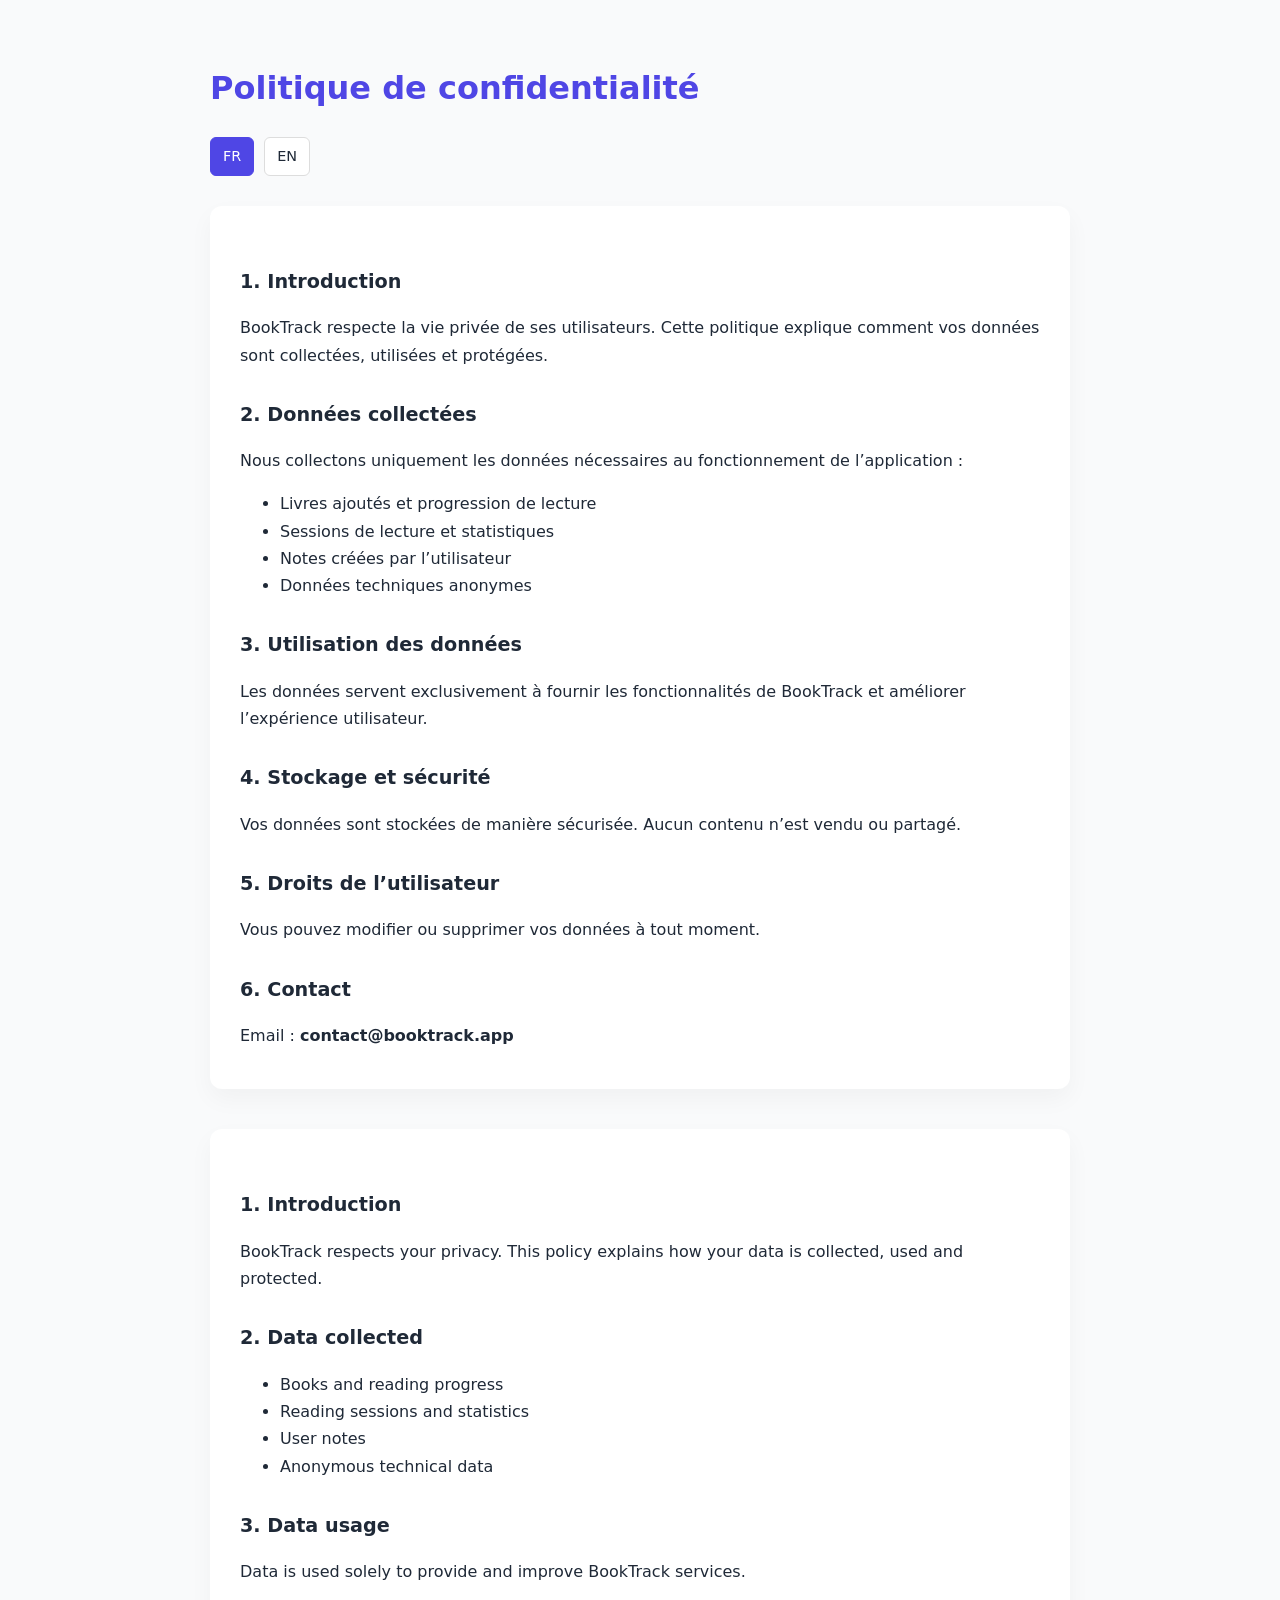
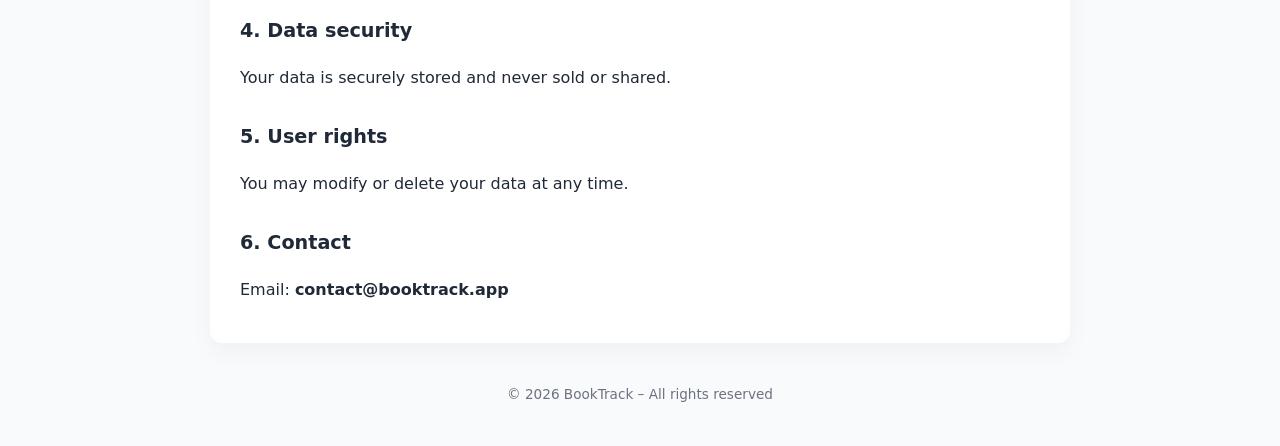
==== index.html @ ee97d169 "Send file" ====
<!DOCTYPE html>
<html lang="fr">
<head>
  <meta charset="UTF-8" />
  <title>Politique de confidentialité – BookTrack</title>
  <link rel="stylesheet" href="style.css">
</head>
<body>

<div class="container">
  <header>
    <h1>Politique de confidentialité</h1>
    <div class="lang-switch">
      <a href="#fr" class="active">FR</a>
      <a href="#en">EN</a>
    </div>
  </header>

  <!-- FR -->
  <section id="fr">
    <h2>1. Introduction</h2>
    <p>
      BookTrack respecte la vie privée de ses utilisateurs. Cette politique explique
      comment vos données sont collectées, utilisées et protégées.
    </p>

    <h2>2. Données collectées</h2>
    <p>
      Nous collectons uniquement les données nécessaires au fonctionnement de l’application :
    </p>
    <ul>
      <li>Livres ajoutés et progression de lecture</li>
      <li>Sessions de lecture et statistiques</li>
      <li>Notes créées par l’utilisateur</li>
      <li>Données techniques anonymes</li>
    </ul>

    <h2>3. Utilisation des données</h2>
    <p>
      Les données servent exclusivement à fournir les fonctionnalités de BookTrack
      et améliorer l’expérience utilisateur.
    </p>

    <h2>4. Stockage et sécurité</h2>
    <p>
      Vos données sont stockées de manière sécurisée. Aucun contenu n’est vendu ou partagé.
    </p>

    <h2>5. Droits de l’utilisateur</h2>
    <p>
      Vous pouvez modifier ou supprimer vos données à tout moment.
    </p>

    <h2>6. Contact</h2>
    <p>
      Email : <strong>contact@booktrack.app</strong>
    </p>
  </section>

  <!-- EN -->
  <section id="en" style="margin-top:40px;">
    <h2>1. Introduction</h2>
    <p>
      BookTrack respects your privacy. This policy explains how your data is collected,
      used and protected.
    </p>

    <h2>2. Data collected</h2>
    <ul>
      <li>Books and reading progress</li>
      <li>Reading sessions and statistics</li>
      <li>User notes</li>
      <li>Anonymous technical data</li>
    </ul>

    <h2>3. Data usage</h2>
    <p>
      Data is used solely to provide and improve BookTrack services.
    </p>

    <h2>4. Data security</h2>
    <p>
      Your data is securely stored and never sold or shared.
    </p>

    <h2>5. User rights</h2>
    <p>
      You may modify or delete your data at any time.
    </p>

    <h2>6. Contact</h2>
    <p>
      Email: <strong>contact@booktrack.app</strong>
    </p>
  </section>

  <footer>
    © 2026 BookTrack – All rights reserved
  </footer>
</div>

</body>
</html>
---- style.css ----
:root {
    --primary: #4f46e5; /* indigo */
    --text: #1f2937;
    --muted: #6b7280;
    --bg: #f9fafb;
    --card: #ffffff;
  }
  
  * {
    box-sizing: border-box;
    font-family: system-ui, -apple-system, BlinkMacSystemFont, sans-serif;
  }
  
  body {
    margin: 0;
    background: var(--bg);
    color: var(--text);
    line-height: 1.7;
  }
  
  .container {
    max-width: 900px;
    margin: auto;
    padding: 40px 20px;
  }
  
  header {
    margin-bottom: 30px;
  }
  
  h1 {
    color: var(--primary);
    font-size: 2rem;
  }
  
  h2 {
    margin-top: 30px;
    font-size: 1.2rem;
  }
  
  p {
    margin: 10px 0;
  }
  
  .lang-switch {
    display: flex;
    gap: 10px;
    margin-bottom: 20px;
  }
  
  .lang-switch a {
    text-decoration: none;
    padding: 6px 12px;
    border-radius: 6px;
    background: var(--card);
    border: 1px solid #ddd;
    color: var(--text);
    font-size: 0.9rem;
  }
  
  .lang-switch a.active {
    background: var(--primary);
    color: white;
    border-color: var(--primary);
  }
  
  section {
    background: var(--card);
    padding: 30px;
    border-radius: 12px;
    box-shadow: 0 10px 25px rgba(0,0,0,0.04);
  }
  
  footer {
    margin-top: 40px;
    font-size: 0.85rem;
    color: var(--muted);
    text-align: center;
  }
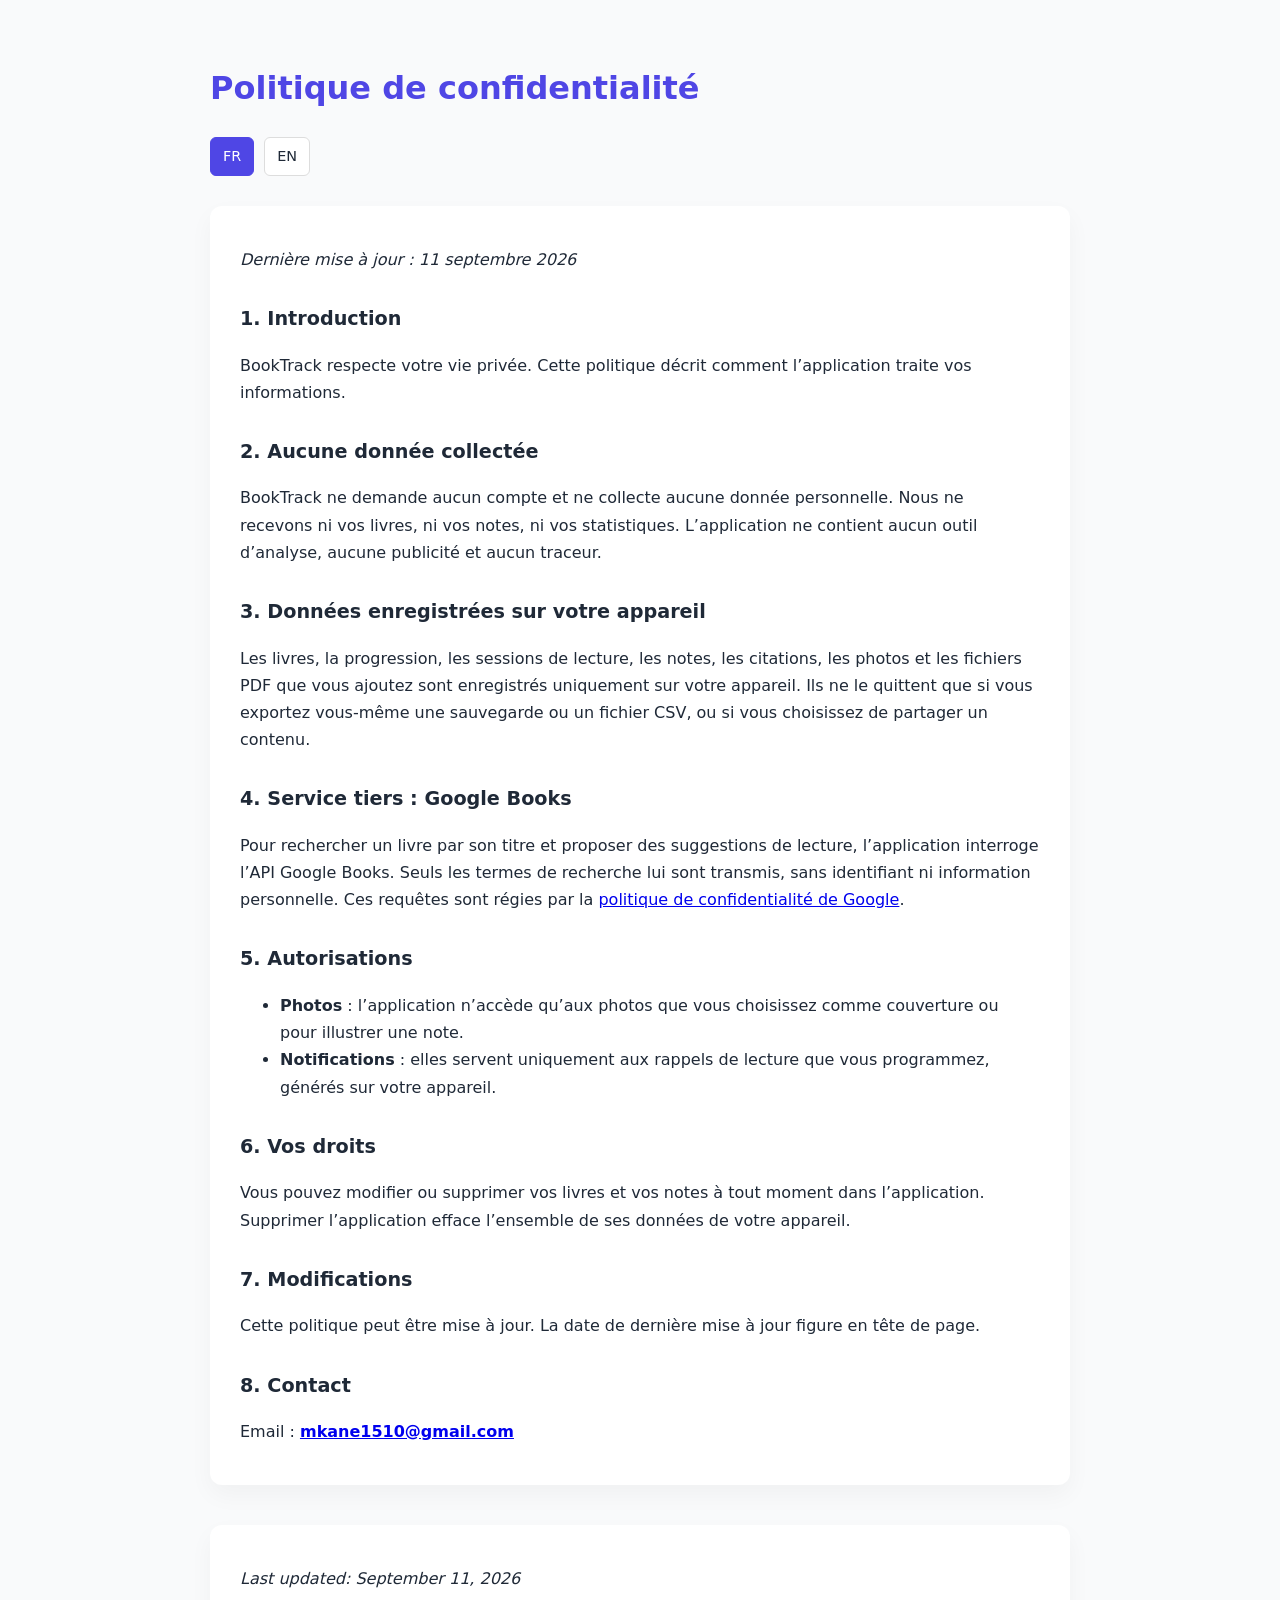
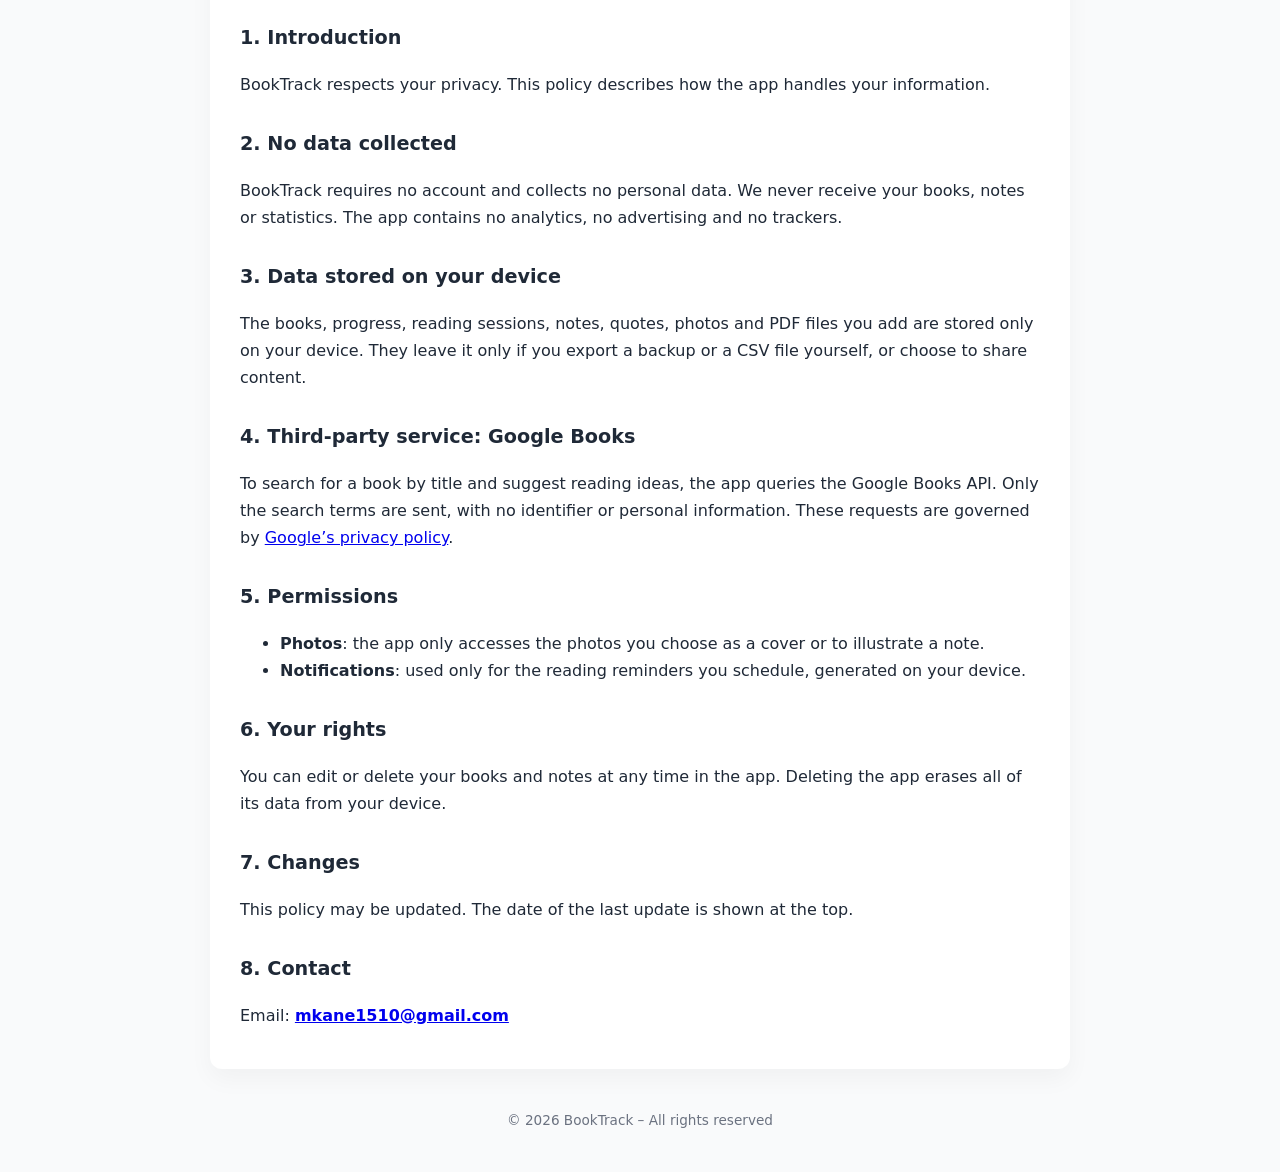
==== commit 8c779e05: "Politique de confidentialité : e-mail de contact et contenu exacts L'adresse contact@booktrack.app a" ====
--- a/index.html
+++ b/index.html
@@ -2,6 +2,7 @@
 <html lang="fr">
 <head>
   <meta charset="UTF-8" />
+  <meta name="viewport" content="width=device-width, initial-scale=1" />
   <title>Politique de confidentialité – BookTrack</title>
   <link rel="stylesheet" href="style.css">
 </head>
@@ -18,79 +19,119 @@
 
   <!-- FR -->
   <section id="fr">
+    <p><em>Dernière mise à jour : 11 septembre 2026</em></p>
+
     <h2>1. Introduction</h2>
     <p>
-      BookTrack respecte la vie privée de ses utilisateurs. Cette politique explique
-      comment vos données sont collectées, utilisées et protégées.
+      BookTrack respecte votre vie privée. Cette politique décrit comment
+      l’application traite vos informations.
     </p>
 
-    <h2>2. Données collectées</h2>
+    <h2>2. Aucune donnée collectée</h2>
     <p>
-      Nous collectons uniquement les données nécessaires au fonctionnement de l’application :
+      BookTrack ne demande aucun compte et ne collecte aucune donnée personnelle.
+      Nous ne recevons ni vos livres, ni vos notes, ni vos statistiques.
+      L’application ne contient aucun outil d’analyse, aucune publicité et aucun traceur.
     </p>
+
+    <h2>3. Données enregistrées sur votre appareil</h2>
+    <p>
+      Les livres, la progression, les sessions de lecture, les notes, les citations,
+      les photos et les fichiers PDF que vous ajoutez sont enregistrés uniquement
+      sur votre appareil. Ils ne le quittent que si vous exportez vous-même une
+      sauvegarde ou un fichier CSV, ou si vous choisissez de partager un contenu.
+    </p>
+
+    <h2>4. Service tiers : Google Books</h2>
+    <p>
+      Pour rechercher un livre par son titre et proposer des suggestions de lecture,
+      l’application interroge l’API Google Books. Seuls les termes de recherche lui
+      sont transmis, sans identifiant ni information personnelle. Ces requêtes sont
+      régies par la
+      <a href="https://policies.google.com/privacy">politique de confidentialité de Google</a>.
+    </p>
+
+    <h2>5. Autorisations</h2>
     <ul>
-      <li>Livres ajoutés et progression de lecture</li>
-      <li>Sessions de lecture et statistiques</li>
-      <li>Notes créées par l’utilisateur</li>
-      <li>Données techniques anonymes</li>
+      <li><strong>Photos</strong> : l’application n’accède qu’aux photos que vous
+        choisissez comme couverture ou pour illustrer une note.</li>
+      <li><strong>Notifications</strong> : elles servent uniquement aux rappels de
+        lecture que vous programmez, générés sur votre appareil.</li>
     </ul>
 
-    <h2>3. Utilisation des données</h2>
+    <h2>6. Vos droits</h2>
     <p>
-      Les données servent exclusivement à fournir les fonctionnalités de BookTrack
-      et améliorer l’expérience utilisateur.
+      Vous pouvez modifier ou supprimer vos livres et vos notes à tout moment dans
+      l’application. Supprimer l’application efface l’ensemble de ses données de
+      votre appareil.
     </p>
 
-    <h2>4. Stockage et sécurité</h2>
+    <h2>7. Modifications</h2>
     <p>
-      Vos données sont stockées de manière sécurisée. Aucun contenu n’est vendu ou partagé.
+      Cette politique peut être mise à jour. La date de dernière mise à jour figure
+      en tête de page.
     </p>
 
-    <h2>5. Droits de l’utilisateur</h2>
+    <h2>8. Contact</h2>
     <p>
-      Vous pouvez modifier ou supprimer vos données à tout moment.
-    </p>
-
-    <h2>6. Contact</h2>
-    <p>
-      Email : <strong>contact@booktrack.app</strong>
+      Email : <a href="mailto:mkane1510@gmail.com"><strong>mkane1510@gmail.com</strong></a>
     </p>
   </section>
 
   <!-- EN -->
   <section id="en" style="margin-top:40px;">
+    <p><em>Last updated: September 11, 2026</em></p>
+
     <h2>1. Introduction</h2>
     <p>
-      BookTrack respects your privacy. This policy explains how your data is collected,
-      used and protected.
+      BookTrack respects your privacy. This policy describes how the app handles
+      your information.
     </p>
 
-    <h2>2. Data collected</h2>
+    <h2>2. No data collected</h2>
+    <p>
+      BookTrack requires no account and collects no personal data. We never receive
+      your books, notes or statistics. The app contains no analytics, no advertising
+      and no trackers.
+    </p>
+
+    <h2>3. Data stored on your device</h2>
+    <p>
+      The books, progress, reading sessions, notes, quotes, photos and PDF files you
+      add are stored only on your device. They leave it only if you export a backup
+      or a CSV file yourself, or choose to share content.
+    </p>
+
+    <h2>4. Third-party service: Google Books</h2>
+    <p>
+      To search for a book by title and suggest reading ideas, the app queries the
+      Google Books API. Only the search terms are sent, with no identifier or
+      personal information. These requests are governed by
+      <a href="https://policies.google.com/privacy">Google’s privacy policy</a>.
+    </p>
+
+    <h2>5. Permissions</h2>
     <ul>
-      <li>Books and reading progress</li>
-      <li>Reading sessions and statistics</li>
-      <li>User notes</li>
-      <li>Anonymous technical data</li>
+      <li><strong>Photos</strong>: the app only accesses the photos you choose as a
+        cover or to illustrate a note.</li>
+      <li><strong>Notifications</strong>: used only for the reading reminders you
+        schedule, generated on your device.</li>
     </ul>
 
-    <h2>3. Data usage</h2>
+    <h2>6. Your rights</h2>
     <p>
-      Data is used solely to provide and improve BookTrack services.
+      You can edit or delete your books and notes at any time in the app. Deleting
+      the app erases all of its data from your device.
     </p>
 
-    <h2>4. Data security</h2>
+    <h2>7. Changes</h2>
     <p>
-      Your data is securely stored and never sold or shared.
+      This policy may be updated. The date of the last update is shown at the top.
     </p>
 
-    <h2>5. User rights</h2>
+    <h2>8. Contact</h2>
     <p>
-      You may modify or delete your data at any time.
-    </p>
-
-    <h2>6. Contact</h2>
-    <p>
-      Email: <strong>contact@booktrack.app</strong>
+      Email: <a href="mailto:mkane1510@gmail.com"><strong>mkane1510@gmail.com</strong></a>
     </p>
   </section>
 
